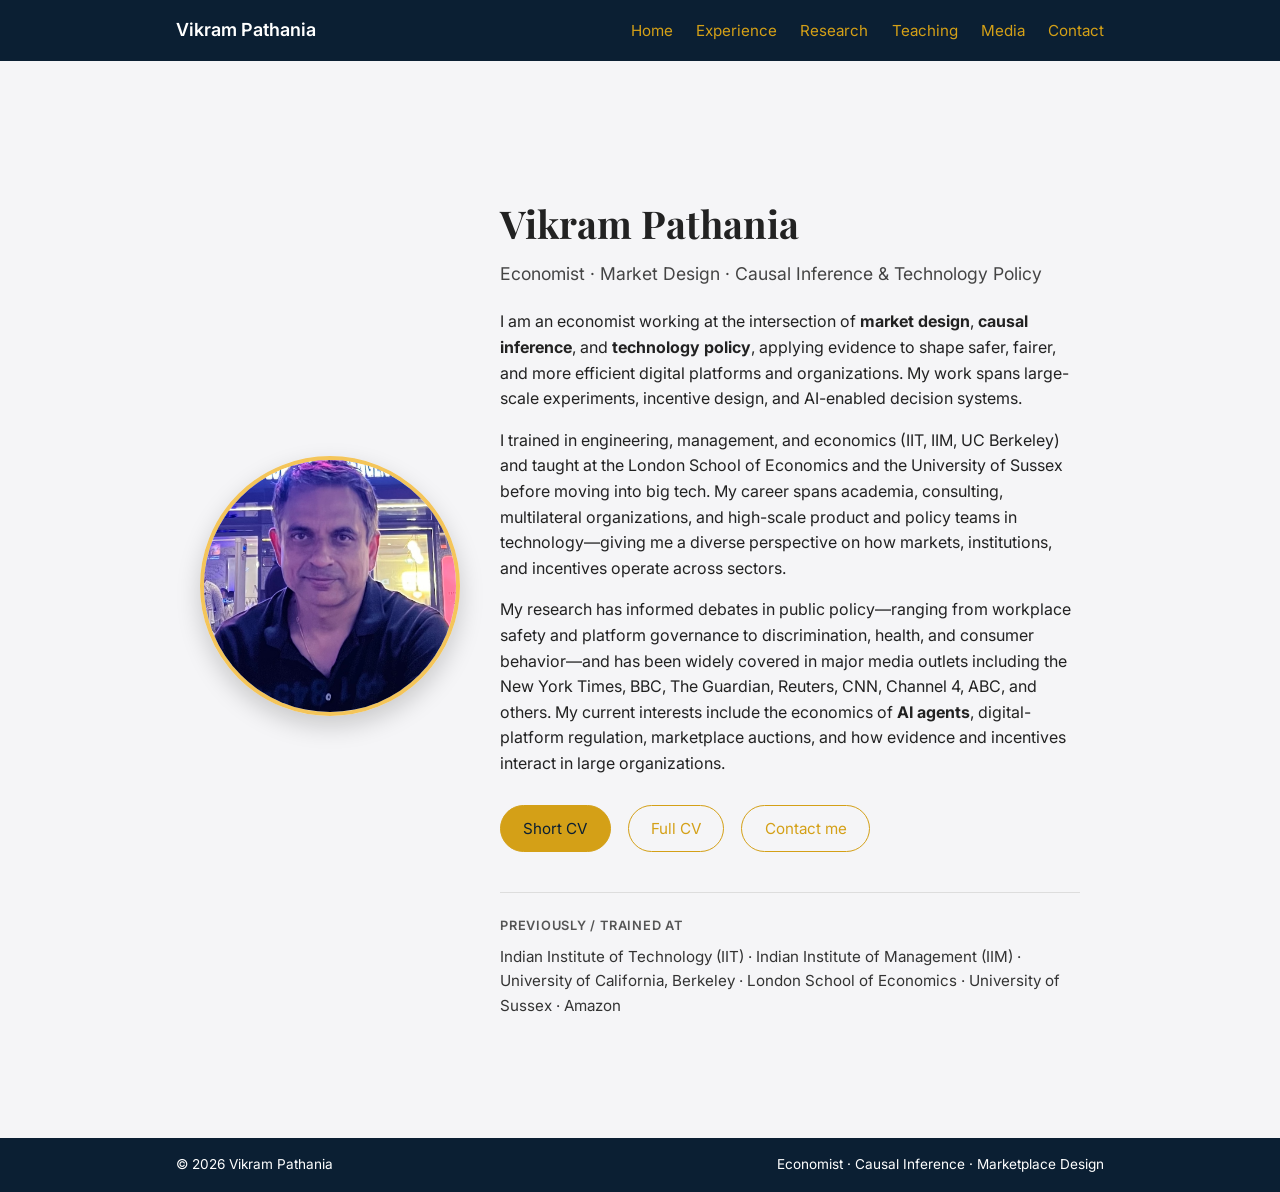
==== index.html @ ead342eb "Update index.html" ====
<!DOCTYPE html>
<html lang="en">
  <head>
    <meta charset="UTF-8" />
    <title>Vikram Pathania – Economist, Market Design & Technology Policy</title>
    <meta name="viewport" content="width=device-width, initial-scale=1" />
    <meta
      name="description"
      content="Economist working at the intersection of market design, causal inference, and technology policy. Research and applied work in platforms, AI, regulation, and public policy, with extensive media coverage."
    />
    <link rel="stylesheet" href="styles.css" />
    <link
      href="https://fonts.googleapis.com/css2?family=Inter:wght@300;400;600&family=Playfair+Display:wght@500;600&display=swap"
      rel="stylesheet"
    />
  </head>
  <body>
    <header>
      <div class="nav-container">
        <a href="index.html" class="site-title">Vikram Pathania</a>
        <nav>
          <a href="index.html">Home</a>
          <a href="experience.html">Experience</a>
          <a href="research.html">Research</a>
          <a href="teaching.html">Teaching</a>
          <a href="media.html">Media</a>
          <a href="contact.html">Contact</a>
        </nav>
      </div>
    </header>

    <main>
      <section class="hero">
        <div class="hero-inner">
          <div class="hero-photo">
            <img
              src="assets/img/Vikram_2024.jpg"
              class="profile-pic"
              alt="Vikram Pathania"
            />
          </div>

          <div class="hero-text">
            <h1>Vikram Pathania</h1>
            <div class="hero-subtitle">
              Economist · Market Design · Causal Inference &amp; Technology Policy
            </div>

            <p>
              I am an economist working at the intersection of
              <strong>market design</strong>,
              <strong>causal inference</strong>, and
              <strong>technology policy</strong>, applying evidence to shape safer,
              fairer, and more efficient digital platforms and organizations. My
              work spans large-scale experiments, incentive design, and
              AI-enabled decision systems.
            </p>
            <p>
              I trained in engineering, management, and economics (IIT, IIM, UC
              Berkeley) and taught at the London School of Economics and the
              University of Sussex before moving into big tech. My career spans
              academia, consulting, multilateral organizations, and high-scale
              product and policy teams in technology—giving me a diverse
              perspective on how markets, institutions, and incentives operate
              across sectors.
            </p>
            <p>
              My research has informed debates in public policy—ranging from
              workplace safety and platform governance to discrimination, health,
              and consumer behavior—and has been widely covered in major media
              outlets including the New York Times, BBC, The Guardian, Reuters,
              CNN, Channel 4, ABC, and others. My current interests include the
              economics of <strong>AI agents</strong>, digital-platform
              regulation, marketplace auctions, and how evidence and incentives
              interact in large organizations.
            </p>

            <div class="button-row">
              <a
                class="button primary"
                href="assets/CV_Short.pdf"
                target="_blank"
                >Short CV</a
              >
              <a
                class="button secondary"
                href="assets/CV_Long.pdf"
                target="_blank"
                >Full CV</a
              >
              <a class="button secondary" href="contact.html">Contact me</a>
            </div>

            <div class="cred-strip">
              <span>Previously / Trained at</span>
              <div class="cred-list">
                Indian Institute of Technology (IIT) · Indian Institute of
                Management (IIM) · University of California, Berkeley · London
                School of Economics · University of Sussex · Amazon
              </div>
            </div>
          </div>
        </div>
      </section>
    </main>

    <footer>
      <div class="footer-inner">
        <div>&copy; <span id="year"></span> Vikram Pathania</div>
        <div>Economist · Causal Inference · Marketplace Design</div>
      </div>
      <script>
        document.getElementById("year").textContent =
          new Date().getFullYear();
      </script>
    </footer>
  </body>
</html>
---- styles.css ----
/* styles.css */

* {
  box-sizing: border-box;
}

body {
  margin: 0;
  font-family: "Inter", system-ui, -apple-system, BlinkMacSystemFont, "Segoe UI",
    sans-serif;
  color: #222222;
  background-color: #f5f5f7;
  line-height: 1.6;
}

a {
  color: #d4a017;
  text-decoration: none;
}

a:hover {
  text-decoration: underline;
}

header {
  background-color: #0b1f33;
  color: #ffffff;
  padding: 1rem 0;
}

.nav-container {
  max-width: 960px;
  margin: 0 auto;
  display: flex;
  align-items: center;
  justify-content: space-between;
  padding: 0 1rem;
}

.site-title {
  font-weight: 600;
  font-size: 18px;
  color: #ffffff;
  text-decoration: none;
}

.site-title:hover {
  opacity: 0.85;
}

nav a {
  margin-left: 1.2rem;
  font-size: 0.95rem;
}

main {
  max-width: 960px;
  margin: 0 auto;
  padding: 2.5rem 1rem 3rem;
}

.hero {
  padding: 3rem 0 2rem;
}

.hero h1 {
  font-family: "Playfair Display", "Georgia", serif;
  font-size: 2.4rem;
  margin-bottom: 0.4rem;
}

.hero-subtitle {
  font-size: 1.1rem;
  margin-bottom: 1.3rem;
  color: #444;
}

.hero p {
  max-width: 700px;
}

.button-row {
  margin-top: 1.8rem;
}

.button {
  display: inline-block;
  padding: 0.65rem 1.4rem;
  border-radius: 999px;
  border: 1px solid #d4a017;
  margin-right: 0.8rem;
  font-size: 0.95rem;
}

.button.primary {
  background-color: #d4a017;
  color: #0b1f33;
}

.button.secondary {
  background-color: transparent;
  color: #d4a017;
}

.cred-strip {
  margin-top: 2.5rem;
  padding-top: 1.2rem;
  border-top: 1px solid #dddddd;
  font-size: 0.95rem;
}

.cred-strip span {
  font-weight: 600;
  text-transform: uppercase;
  font-size: 0.8rem;
  letter-spacing: 0.06em;
  color: #555;
}

.cred-list {
  margin-top: 0.5rem;
  color: #333;
}

section {
  margin-bottom: 2.4rem;
}

section h2 {
  font-family: "Playfair Display", "Georgia", serif;
  font-size: 1.6rem;
  margin-bottom: 0.7rem;
}

section h3 {
  font-size: 1.1rem;
  margin-top: 1.1rem;
  margin-bottom: 0.2rem;
}

.section-note {
  font-size: 0.95rem;
  color: #555;
}

footer {
  background-color: #0b1f33;
  color: #ffffff;
  font-size: 0.85rem;
  padding: 1rem 0;
  margin-top: 2rem;
}

footer .footer-inner {
  max-width: 960px;
  margin: 0 auto;
  padding: 0 1rem;
  display: flex;
  justify-content: space-between;
  align-items: center;
}

@media (max-width: 640px) {
  .nav-container {
    flex-direction: column;
    align-items: flex-start;
    gap: 0.5rem;
  }

  nav a {
    margin-left: 0;
    margin-right: 0.9rem;
  }

  .hero h1 {
    font-size: 2rem;
  }
}
.profile-pic {
  width: 260px;          /* whatever size you want */
  height: 260px;
  border-radius: 50%;
  object-fit: cover;     /* zoom/crop to fit */
  object-position: center 32%; /* center the face */
  border: 5px solid #c49815;
  box-shadow: 0 8px 18px rgba(0,0,0,0.1);
}


.profile-container {
  text-align: center;
}

/* Hero layout with photo + text */
.hero {
  max-width: 1100px;
  margin: 60px auto 40px;
  padding: 0 24px;
}

.hero-inner {
  display: flex;
  flex-wrap: wrap;
  align-items: center;
  gap: 40px;
}

.hero-photo {
  flex: 0 0 260px;
  text-align: center;
}

.profile-pic {
  width: 260px;
  height: 260px;
  object-fit: cover;
  border-radius: 50%;
  border: 4px solid #f4c55a;      /* matches your button color */
  box-shadow: 0 10px 25px rgba(0, 0, 0, 0.18);
}

.hero-text {
  flex: 1 1 320px;
}

/* Mobile: stack photo above text */
@media (max-width: 768px) {
  .hero {
    margin-top: 30px;
  }

  .hero-inner {
    flex-direction: column;
    text-align: left;
  }

  .hero-photo {
    order: -1;
  }
}

.contact-minimal {
  max-width: 700px;
  margin: 60px auto;
  padding: 0 24px;
}

.contact-links {
  list-style: none;
  padding-left: 0;
  margin-top: 20px;
}

.contact-links li {
  margin: 8px 0;
}

.contact-links a {
  color: #c49815;
  font-weight: 600;
  text-decoration: none;
}

.contact-links a:hover {
  text-decoration: underline;
}

/* === In the Media page === */

/* === Media Mentions page === */

.media-page {
  max-width: 820px;
  margin: 80px auto;
  padding: 0 20px 80px;
}

.media-page h2 {
  font-size: 32px;
  margin-bottom: 16px;
}

.media-intro {
  max-width: 640px;
  margin-bottom: 32px;
  color: #555;
  font-size: 15px;
}

.paper-block {
  margin-bottom: 32px;
  padding-bottom: 16px;
  border-bottom: 1px solid #eee;
}

.paper-block:last-of-type {
  border-bottom: none;
}

.paper-block h3 {
  font-size: 18px;
  margin: 0 0 4px;
}

.paper-ref {
  margin: 0 0 10px;
  font-size: 14px;
  color: #666;
}

.media-badges {
  display: flex;
  flex-wrap: wrap;
  gap: 8px;
}

.media-badge {
  display: inline-flex;
  align-items: center;
  padding: 4px 10px;
  border-radius: 999px;
  border: 1px solid #d8c26a;
  font-size: 13px;
  text-decoration: none;
  color: #544000;
  background: #fffdf4;
  transition: background 0.15s ease, border-color 0.15s ease,
              transform 0.1s ease;
}

.media-badge:hover {
  background: #f3e0a6;
  border-color: #c49815;
  transform: translateY(-1px);
}

.media-note {
  margin-top: 40px;
  font-size: 13px;
  color: #777;
}

/* Active nav highlight */
nav a.active {
  color: #e7c045;
  font-weight: 600;
}

/* Mobile tweaks */
@media (max-width: 700px) {
  .media-page {
    margin-top: 60px;
  }
}

/* === Teaching Page === */

.teaching-page {
  max-width: 820px;
  margin: 80px auto;
  padding: 0 20px 80px;
}

/* Intro paragraph */
.page-intro {
  max-width: 680px;
  margin: 0 auto 2.4rem;
  color: #444;
  font-size: 1.02rem;
}

.page-intro h1 {
  font-family: "Playfair Display", "Georgia", serif;
  font-size: 2.2rem;
  margin-bottom: 0.6rem;
  color: #0b1f33;
}

/* Section blocks */
.teaching-section {
  max-width: 680px;
  margin: 0 auto 2.4rem;
}

.teaching-section h2 {
  font-family: "Playfair Display", "Georgia", serif;
  font-size: 1.45rem;
  margin-bottom: 0.75rem;
  color: #0b1f33;
}

/* Remove default bullet look and align nicely */
.teaching-list {
  list-style: none;
  margin: 0;
  padding: 0;
}

.teaching-list li {
  margin-bottom: 0.55rem;
  padding-left: 1.1rem;
  position: relative;
}

/* Custom gold bullet */
.teaching-list li::before {
  content: "•";
  position: absolute;
  left: 0;
  color: #d4a017;
  font-weight: bold;
}

/* Course designer tag */
.teaching-tag {
  font-size: 0.9rem;
  font-style: italic;
  color: #444;
}

/* Mobile tightening */
@media (max-width: 640px) {
  .page-intro h1 {
    font-size: 1.9rem;
  }
  .teaching-section h2 {
    font-size: 1.25rem;
  }
}
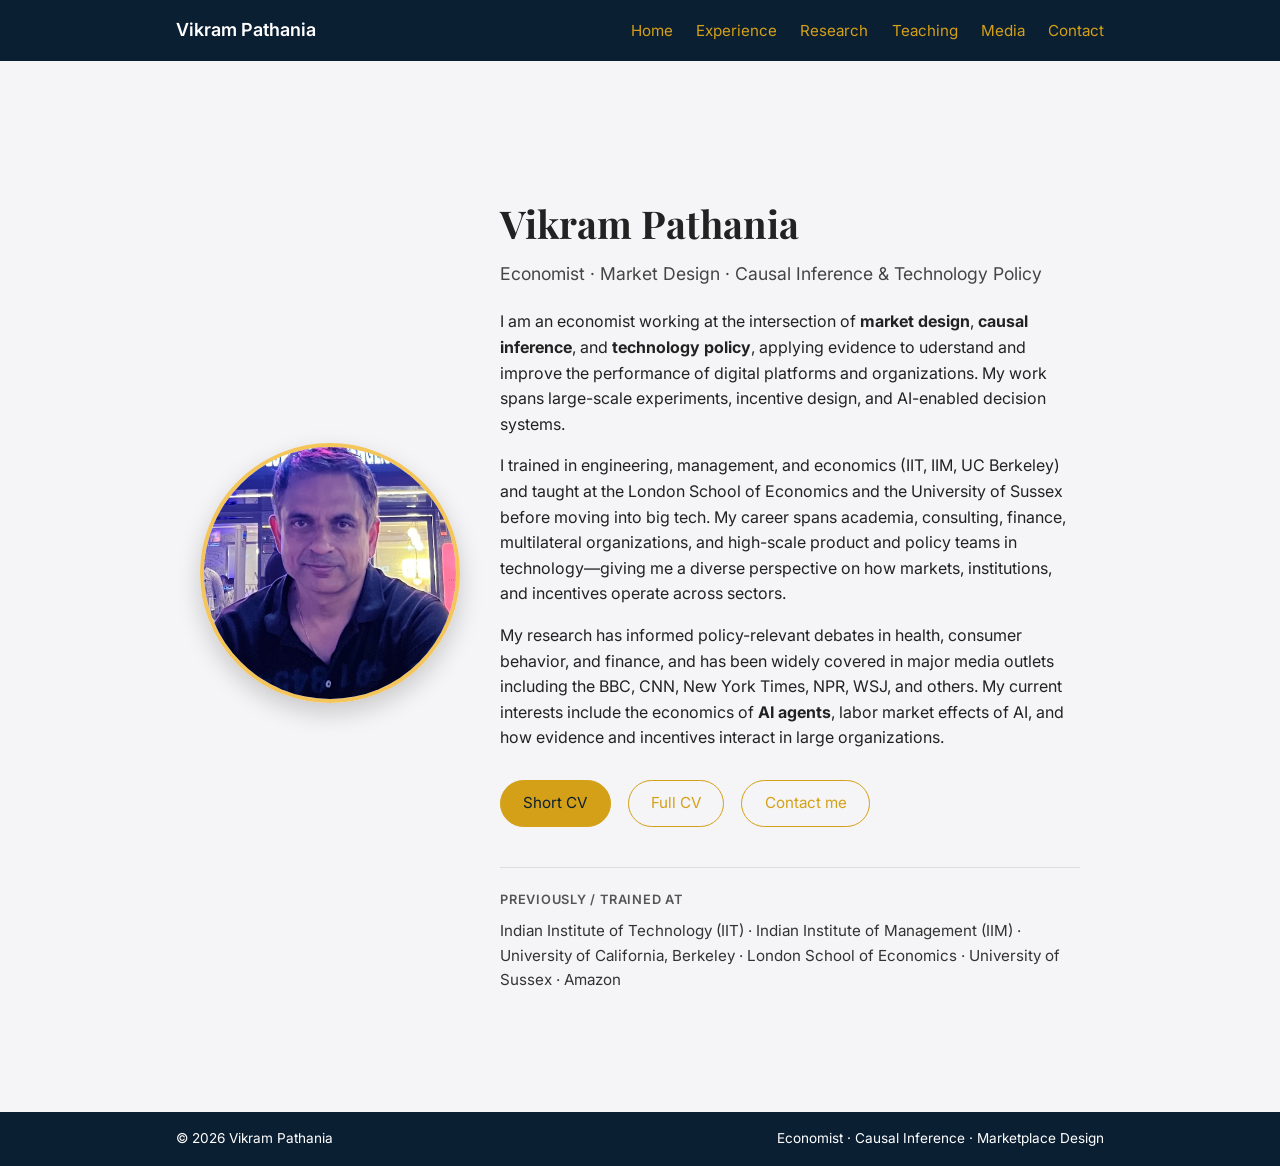
==== commit 04b75f16: "Update index.html" ====
--- a/index.html
+++ b/index.html
@@ -50,8 +50,7 @@
               I am an economist working at the intersection of
               <strong>market design</strong>,
               <strong>causal inference</strong>, and
-              <strong>technology policy</strong>, applying evidence to shape safer,
-              fairer, and more efficient digital platforms and organizations. My
+              <strong>technology policy</strong>, applying evidence to uderstand and improve the performance of digital platforms and organizations. My
               work spans large-scale experiments, incentive design, and
               AI-enabled decision systems.
             </p>
@@ -59,19 +58,16 @@
               I trained in engineering, management, and economics (IIT, IIM, UC
               Berkeley) and taught at the London School of Economics and the
               University of Sussex before moving into big tech. My career spans
-              academia, consulting, multilateral organizations, and high-scale
+              academia, consulting, finance, multilateral organizations, and high-scale
               product and policy teams in technology—giving me a diverse
               perspective on how markets, institutions, and incentives operate
               across sectors.
             </p>
             <p>
-              My research has informed debates in public policy—ranging from
-              workplace safety and platform governance to discrimination, health,
-              and consumer behavior—and has been widely covered in major media
-              outlets including the New York Times, BBC, The Guardian, Reuters,
-              CNN, Channel 4, ABC, and others. My current interests include the
-              economics of <strong>AI agents</strong>, digital-platform
-              regulation, marketplace auctions, and how evidence and incentives
+              My research has informed policy-relevant debates in health,
+              consumer behavior, and finance, and has been widely covered in major media
+              outlets including the BBC, CNN, New York Times, NPR, WSJ, and others. My current interests include the
+              economics of <strong>AI agents</strong>, labor market effects of AI,  and how evidence and incentives
               interact in large organizations.
             </p>
 
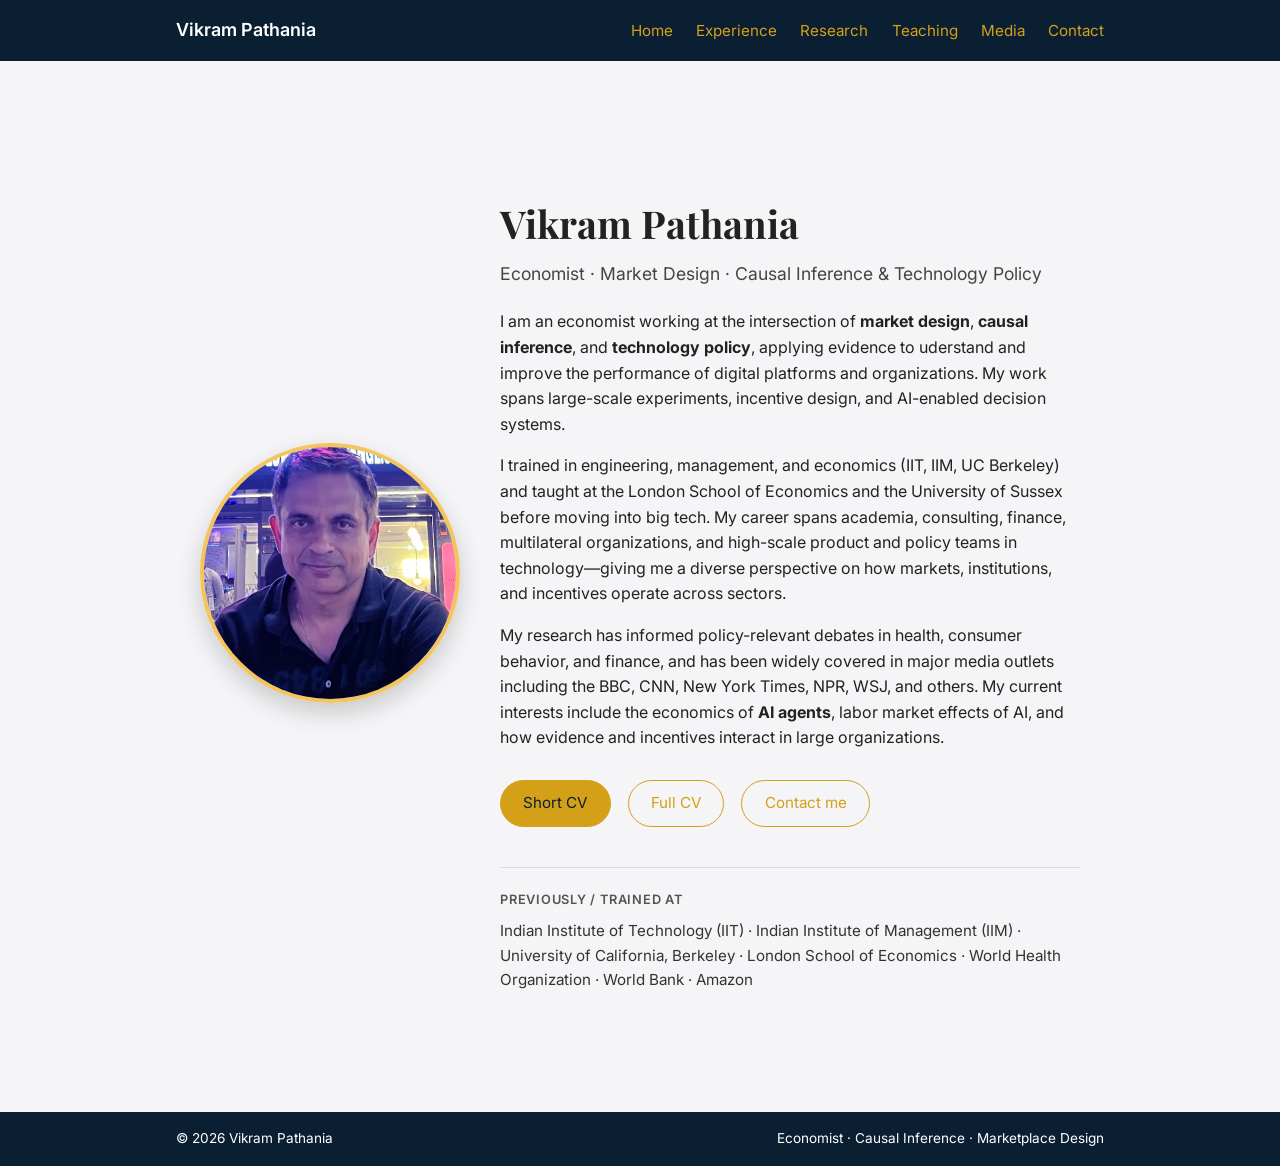
==== commit 79a3281f: "Update index.html" ====
--- a/index.html
+++ b/index.html
@@ -92,7 +92,7 @@
               <div class="cred-list">
                 Indian Institute of Technology (IIT) · Indian Institute of
                 Management (IIM) · University of California, Berkeley · London
-                School of Economics · University of Sussex · Amazon
+                School of Economics · World Health Organization · World Bank · Amazon
               </div>
             </div>
           </div>
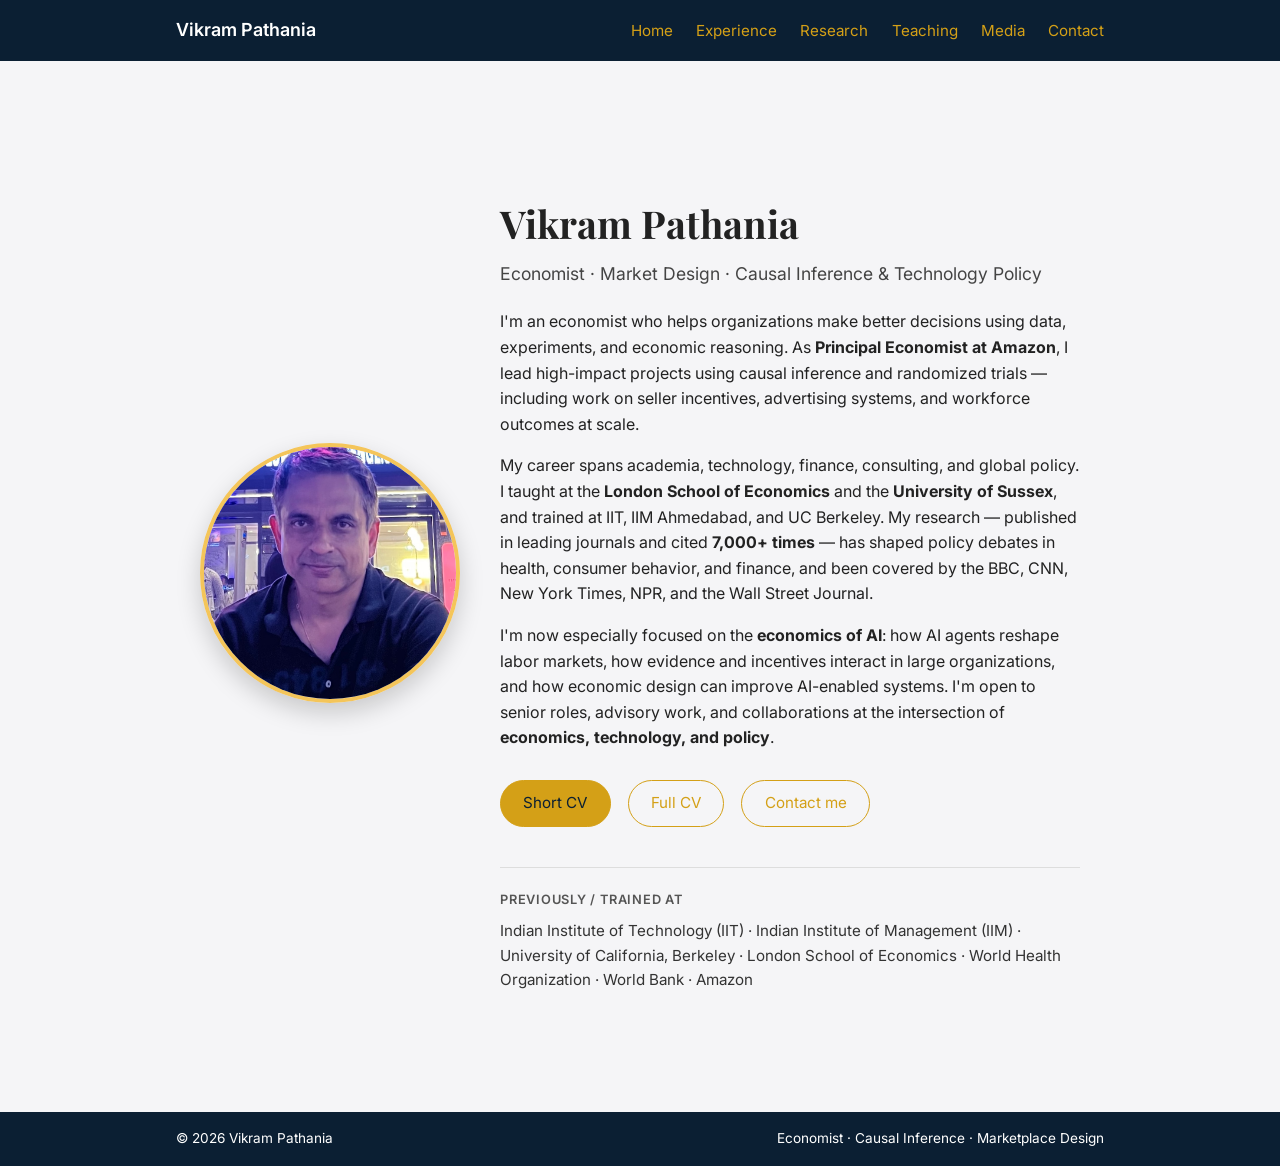
==== commit 7e3b6b22: "Update index.html" ====
--- a/index.html
+++ b/index.html
@@ -13,6 +13,17 @@
       href="https://fonts.googleapis.com/css2?family=Inter:wght@300;400;600&family=Playfair+Display:wght@500;600&display=swap"
       rel="stylesheet"
     />
+    
+<!-- Google tag (gtag.js) -->
+<script async src="https://www.googletagmanager.com/gtag/js?id=G-CRXM0GSGMX"></script>
+<script>
+  window.dataLayer = window.dataLayer || [];
+  function gtag(){dataLayer.push(arguments);}
+  gtag('js', new Date());
+
+  gtag('config', 'G-CRXM0GSGMX');
+</script>
+
   </head>
   <body>
     <header>
@@ -47,28 +58,28 @@
             </div>
 
             <p>
-              I am an economist working at the intersection of
-              <strong>market design</strong>,
-              <strong>causal inference</strong>, and
-              <strong>technology policy</strong>, applying evidence to uderstand and improve the performance of digital platforms and organizations. My
-              work spans large-scale experiments, incentive design, and
-              AI-enabled decision systems.
+              I'm an economist who helps organizations make better decisions using
+              data, experiments, and economic reasoning. As
+              <strong>Principal Economist at Amazon</strong>, I lead high-impact
+              projects using causal inference and randomized trials — including work
+              on seller incentives, advertising systems, and workforce outcomes at
+              scale.
             </p>
             <p>
-              I trained in engineering, management, and economics (IIT, IIM, UC
-              Berkeley) and taught at the London School of Economics and the
-              University of Sussex before moving into big tech. My career spans
-              academia, consulting, finance, multilateral organizations, and high-scale
-              product and policy teams in technology—giving me a diverse
-              perspective on how markets, institutions, and incentives operate
-              across sectors.
+              My career spans academia, technology, finance, consulting, and global
+              policy. I taught at the <strong>London School of Economics</strong> and
+              the <strong>University of Sussex</strong>, and trained at IIT, IIM
+              Ahmedabad, and UC Berkeley. My research — published in leading journals
+              and cited <strong>7,000+ times</strong> — has shaped policy debates in
+              health, consumer behavior, and finance, and been covered by the BBC,
+              CNN, New York Times, NPR, and the Wall Street Journal.
             </p>
             <p>
-              My research has informed policy-relevant debates in health,
-              consumer behavior, and finance, and has been widely covered in major media
-              outlets including the BBC, CNN, New York Times, NPR, WSJ, and others. My current interests include the
-              economics of <strong>AI agents</strong>, labor market effects of AI,  and how evidence and incentives
-              interact in large organizations.
+              I'm now especially focused on the <strong>economics of AI</strong>: how
+              AI agents reshape labor markets, how evidence and incentives interact in
+              large organizations, and how economic design can improve AI-enabled
+              systems. I'm open to senior roles, advisory work, and collaborations at
+              the intersection of <strong>economics, technology, and policy</strong>.
             </p>
 
             <div class="button-row">
--- a/styles.css
+++ b/styles.css
@@ -361,17 +361,17 @@
   padding: 0 20px 80px;
 }
 
-/* Intro paragraph */
+/* Intro block */
 .page-intro {
   max-width: 680px;
   margin: 0 auto 2.4rem;
   color: #444;
-  font-size: 1.02rem;
+  /* no custom font-size: inherit body size for consistency */
 }
 
 .page-intro h1 {
   font-family: "Playfair Display", "Georgia", serif;
-  font-size: 2.2rem;
+  font-size: 2.4rem;       /* match .hero h1 */
   margin-bottom: 0.6rem;
   color: #0b1f33;
 }
@@ -384,10 +384,11 @@
 
 .teaching-section h2 {
   font-family: "Playfair Display", "Georgia", serif;
-  font-size: 1.45rem;
+  font-size: 1.6rem;       /* match section h2 */
   margin-bottom: 0.75rem;
   color: #0b1f33;
 }
+
 
 /* Remove default bullet look and align nicely */
 .teaching-list {
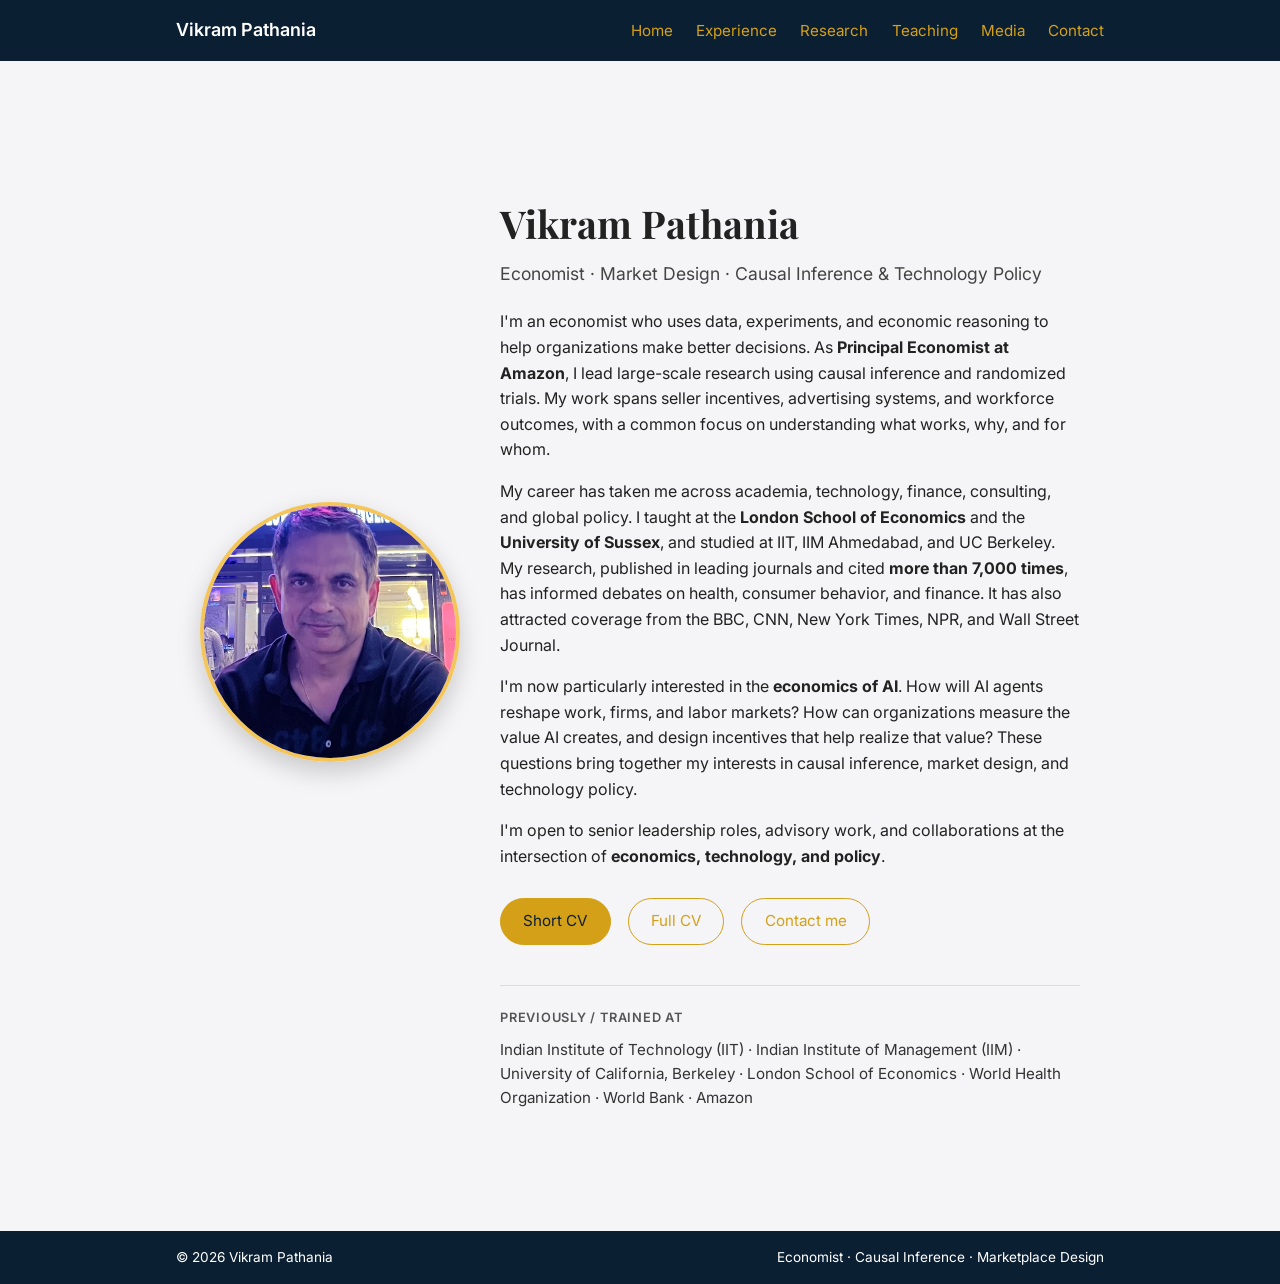
==== commit 64d789a2: "Update index.html Updated using a modified writing style" ====
--- a/index.html
+++ b/index.html
@@ -13,17 +13,16 @@
       href="https://fonts.googleapis.com/css2?family=Inter:wght@300;400;600&family=Playfair+Display:wght@500;600&display=swap"
       rel="stylesheet"
     />
-    
-<!-- Google tag (gtag.js) -->
-<script async src="https://www.googletagmanager.com/gtag/js?id=G-CRXM0GSGMX"></script>
-<script>
-  window.dataLayer = window.dataLayer || [];
-  function gtag(){dataLayer.push(arguments);}
-  gtag('js', new Date());
 
-  gtag('config', 'G-CRXM0GSGMX');
-</script>
+    <!-- Google tag (gtag.js) -->
+    <script async src="https://www.googletagmanager.com/gtag/js?id=G-CRXM0GSGMX"></script>
+    <script>
+      window.dataLayer = window.dataLayer || [];
+      function gtag(){dataLayer.push(arguments);}
+      gtag('js', new Date());
 
+      gtag('config', 'G-CRXM0GSGMX');
+    </script>
   </head>
   <body>
     <header>
@@ -58,28 +57,33 @@
             </div>
 
             <p>
-              I'm an economist who helps organizations make better decisions using
-              data, experiments, and economic reasoning. As
-              <strong>Principal Economist at Amazon</strong>, I lead high-impact
-              projects using causal inference and randomized trials — including work
-              on seller incentives, advertising systems, and workforce outcomes at
-              scale.
+              I'm an economist who uses data, experiments, and economic reasoning to
+              help organizations make better decisions. As
+              <strong>Principal Economist at Amazon</strong>, I lead large-scale
+              research using causal inference and randomized trials. My work spans
+              seller incentives, advertising systems, and workforce outcomes, with
+              a common focus on understanding what works, why, and for whom.
             </p>
             <p>
-              My career spans academia, technology, finance, consulting, and global
-              policy. I taught at the <strong>London School of Economics</strong> and
-              the <strong>University of Sussex</strong>, and trained at IIT, IIM
-              Ahmedabad, and UC Berkeley. My research — published in leading journals
-              and cited <strong>7,000+ times</strong> — has shaped policy debates in
-              health, consumer behavior, and finance, and been covered by the BBC,
-              CNN, New York Times, NPR, and the Wall Street Journal.
+              My career has taken me across academia, technology, finance,
+              consulting, and global policy. I taught at the
+              <strong>London School of Economics</strong> and the
+              <strong>University of Sussex</strong>, and studied at IIT, IIM
+              Ahmedabad, and UC Berkeley. My research, published in leading journals
+              and cited <strong>more than 7,000 times</strong>, has informed debates
+              on health, consumer behavior, and finance. It has also attracted
+              coverage from the BBC, CNN, New York Times, NPR, and Wall Street Journal.
             </p>
             <p>
-              I'm now especially focused on the <strong>economics of AI</strong>: how
-              AI agents reshape labor markets, how evidence and incentives interact in
-              large organizations, and how economic design can improve AI-enabled
-              systems. I'm open to senior roles, advisory work, and collaborations at
-              the intersection of <strong>economics, technology, and policy</strong>.
+              I'm now particularly interested in the <strong>economics of AI</strong>.
+              How will AI agents reshape work, firms, and labor markets? How can
+              organizations measure the value AI creates, and design incentives
+              that help realize that value? These questions bring together my
+              interests in causal inference, market design, and technology policy.
+            </p>
+            <p>
+              I'm open to senior leadership roles, advisory work, and collaborations
+              at the intersection of <strong>economics, technology, and policy</strong>.
             </p>
 
             <div class="button-row">
--- a/styles.css
+++ b/styles.css
@@ -22,6 +22,8 @@
   text-decoration: underline;
 }
 
+/* === Header and navigation === */
+
 header {
   background-color: #0b1f33;
   color: #ffffff;
@@ -53,14 +55,77 @@
   font-size: 0.95rem;
 }
 
+/* Active nav highlight */
+nav a.active {
+  color: #e7c045;
+  font-weight: 600;
+}
+
+/* === Main layout === */
+
 main {
   max-width: 960px;
   margin: 0 auto;
   padding: 2.5rem 1rem 3rem;
 }
 
+section {
+  margin-bottom: 2.4rem;
+}
+
+section h2 {
+  font-family: "Playfair Display", "Georgia", serif;
+  font-size: 1.6rem;
+  margin-bottom: 0.7rem;
+}
+
+section h3 {
+  font-size: 1.1rem;
+  margin-top: 1.1rem;
+  margin-bottom: 0.2rem;
+}
+
+.section-note {
+  font-size: 0.95rem;
+  color: #555;
+}
+
+/* === Hero layout with photo + text === */
+
 .hero {
-  padding: 3rem 0 2rem;
+  max-width: 1100px;
+  margin: 60px auto 40px;
+  padding: 0 24px;
+}
+
+.hero-inner {
+  display: flex;
+  flex-wrap: wrap;
+  align-items: center;
+  gap: 40px;
+}
+
+.hero-photo {
+  flex: 0 0 260px;
+  text-align: center;
+}
+
+.profile-container {
+  text-align: center;
+}
+
+.profile-pic {
+  width: 260px;
+  height: 260px;
+  object-fit: cover;
+  object-position: center 32%;
+  border-radius: 50%;
+  border: 4px solid #f4c55a;
+  box-shadow: 0 10px 25px rgba(0, 0, 0, 0.18);
+}
+
+.hero-text {
+  flex: 1 1 320px;
 }
 
 .hero h1 {
@@ -122,122 +187,7 @@
   color: #333;
 }
 
-section {
-  margin-bottom: 2.4rem;
-}
-
-section h2 {
-  font-family: "Playfair Display", "Georgia", serif;
-  font-size: 1.6rem;
-  margin-bottom: 0.7rem;
-}
-
-section h3 {
-  font-size: 1.1rem;
-  margin-top: 1.1rem;
-  margin-bottom: 0.2rem;
-}
-
-.section-note {
-  font-size: 0.95rem;
-  color: #555;
-}
-
-footer {
-  background-color: #0b1f33;
-  color: #ffffff;
-  font-size: 0.85rem;
-  padding: 1rem 0;
-  margin-top: 2rem;
-}
-
-footer .footer-inner {
-  max-width: 960px;
-  margin: 0 auto;
-  padding: 0 1rem;
-  display: flex;
-  justify-content: space-between;
-  align-items: center;
-}
-
-@media (max-width: 640px) {
-  .nav-container {
-    flex-direction: column;
-    align-items: flex-start;
-    gap: 0.5rem;
-  }
-
-  nav a {
-    margin-left: 0;
-    margin-right: 0.9rem;
-  }
-
-  .hero h1 {
-    font-size: 2rem;
-  }
-}
-.profile-pic {
-  width: 260px;          /* whatever size you want */
-  height: 260px;
-  border-radius: 50%;
-  object-fit: cover;     /* zoom/crop to fit */
-  object-position: center 32%; /* center the face */
-  border: 5px solid #c49815;
-  box-shadow: 0 8px 18px rgba(0,0,0,0.1);
-}
-
-
-.profile-container {
-  text-align: center;
-}
-
-/* Hero layout with photo + text */
-.hero {
-  max-width: 1100px;
-  margin: 60px auto 40px;
-  padding: 0 24px;
-}
-
-.hero-inner {
-  display: flex;
-  flex-wrap: wrap;
-  align-items: center;
-  gap: 40px;
-}
-
-.hero-photo {
-  flex: 0 0 260px;
-  text-align: center;
-}
-
-.profile-pic {
-  width: 260px;
-  height: 260px;
-  object-fit: cover;
-  border-radius: 50%;
-  border: 4px solid #f4c55a;      /* matches your button color */
-  box-shadow: 0 10px 25px rgba(0, 0, 0, 0.18);
-}
-
-.hero-text {
-  flex: 1 1 320px;
-}
-
-/* Mobile: stack photo above text */
-@media (max-width: 768px) {
-  .hero {
-    margin-top: 30px;
-  }
-
-  .hero-inner {
-    flex-direction: column;
-    text-align: left;
-  }
-
-  .hero-photo {
-    order: -1;
-  }
-}
+/* === Contact page === */
 
 .contact-minimal {
   max-width: 700px;
@@ -265,9 +215,7 @@
   text-decoration: underline;
 }
 
-/* === In the Media page === */
-
-/* === Media Mentions page === */
+/* === Media & Public Engagements page === */
 
 .media-page {
   max-width: 820px;
@@ -282,10 +230,56 @@
 
 .media-intro {
   max-width: 640px;
-  margin-bottom: 32px;
+  margin-bottom: 28px;
   color: #555;
   font-size: 15px;
 }
+
+/* Public engagement photos */
+
+.engagements-block {
+  max-width: 640px;
+  margin: 1.8rem 0 2.5rem;
+  padding-bottom: 2rem;
+  border-bottom: 1px solid #e5e5e5;
+}
+
+.engagement-photo-grid {
+  display: grid;
+  grid-template-columns: repeat(2, 1fr);
+  gap: 14px;
+  margin-top: 0.75rem;
+}
+
+.engagement-photo-grid img {
+  width: 100%;
+  height: 210px;
+  object-fit: cover;
+  display: block;
+  border-radius: 4px;
+  border: 1px solid #e0e0e0;
+  background-color: #ffffff;
+}
+
+.engagement-photo-grid img:first-child {
+  object-position: left top;
+}
+
+.engagement-photo-grid img:last-child {
+  object-position: center center;
+}
+
+.media-mentions-block {
+  margin-top: 1.5rem;
+}
+
+.media-mentions-block > h3 {
+  margin-bottom: 1.2rem;
+  font-size: 1.15rem;
+  font-weight: 600;
+}
+
+/* Media mentions */
 
 .paper-block {
   margin-bottom: 32px;
@@ -325,7 +319,7 @@
   color: #544000;
   background: #fffdf4;
   transition: background 0.15s ease, border-color 0.15s ease,
-              transform 0.1s ease;
+    transform 0.1s ease;
 }
 
 .media-badge:hover {
@@ -338,19 +332,6 @@
   margin-top: 40px;
   font-size: 13px;
   color: #777;
-}
-
-/* Active nav highlight */
-nav a.active {
-  color: #e7c045;
-  font-weight: 600;
-}
-
-/* Mobile tweaks */
-@media (max-width: 700px) {
-  .media-page {
-    margin-top: 60px;
-  }
 }
 
 /* === Teaching Page === */
@@ -366,12 +347,11 @@
   max-width: 680px;
   margin: 0 auto 2.4rem;
   color: #444;
-  /* no custom font-size: inherit body size for consistency */
 }
 
 .page-intro h1 {
   font-family: "Playfair Display", "Georgia", serif;
-  font-size: 2.4rem;       /* match .hero h1 */
+  font-size: 2.4rem;
   margin-bottom: 0.6rem;
   color: #0b1f33;
 }
@@ -384,11 +364,10 @@
 
 .teaching-section h2 {
   font-family: "Playfair Display", "Georgia", serif;
-  font-size: 1.6rem;       /* match section h2 */
+  font-size: 1.6rem;
   margin-bottom: 0.75rem;
   color: #0b1f33;
 }
-
 
 /* Remove default bullet look and align nicely */
 .teaching-list {
@@ -419,13 +398,89 @@
   color: #444;
 }
 
-/* Mobile tightening */
+/* === Footer === */
+
+footer {
+  background-color: #0b1f33;
+  color: #ffffff;
+  font-size: 0.85rem;
+  padding: 1rem 0;
+  margin-top: 2rem;
+}
+
+footer .footer-inner {
+  max-width: 960px;
+  margin: 0 auto;
+  padding: 0 1rem;
+  display: flex;
+  justify-content: space-between;
+  align-items: center;
+}
+
+/* === Responsive styles === */
+
+@media (max-width: 768px) {
+  .hero {
+    margin-top: 30px;
+  }
+
+  .hero-inner {
+    flex-direction: column;
+    text-align: left;
+  }
+
+  .hero-photo {
+    order: -1;
+  }
+}
+
+@media (max-width: 700px) {
+  .media-page {
+    margin-top: 60px;
+  }
+
+  .engagements-block {
+    max-width: 100%;
+  }
+
+  .engagement-photo-grid {
+    grid-template-columns: 1fr;
+  }
+
+  .engagement-photo-grid img {
+    height: auto;
+    max-height: 320px;
+  }
+}
+
 @media (max-width: 640px) {
+  .nav-container {
+    flex-direction: column;
+    align-items: flex-start;
+    gap: 0.5rem;
+  }
+
+  nav a {
+    margin-left: 0;
+    margin-right: 0.9rem;
+  }
+
+  .hero h1 {
+    font-size: 2rem;
+  }
+
   .page-intro h1 {
     font-size: 1.9rem;
   }
+
   .teaching-section h2 {
     font-size: 1.25rem;
   }
-}
-
+
+  footer .footer-inner {
+    flex-direction: column;
+    align-items: flex-start;
+    gap: 0.35rem;
+  }
+}
+
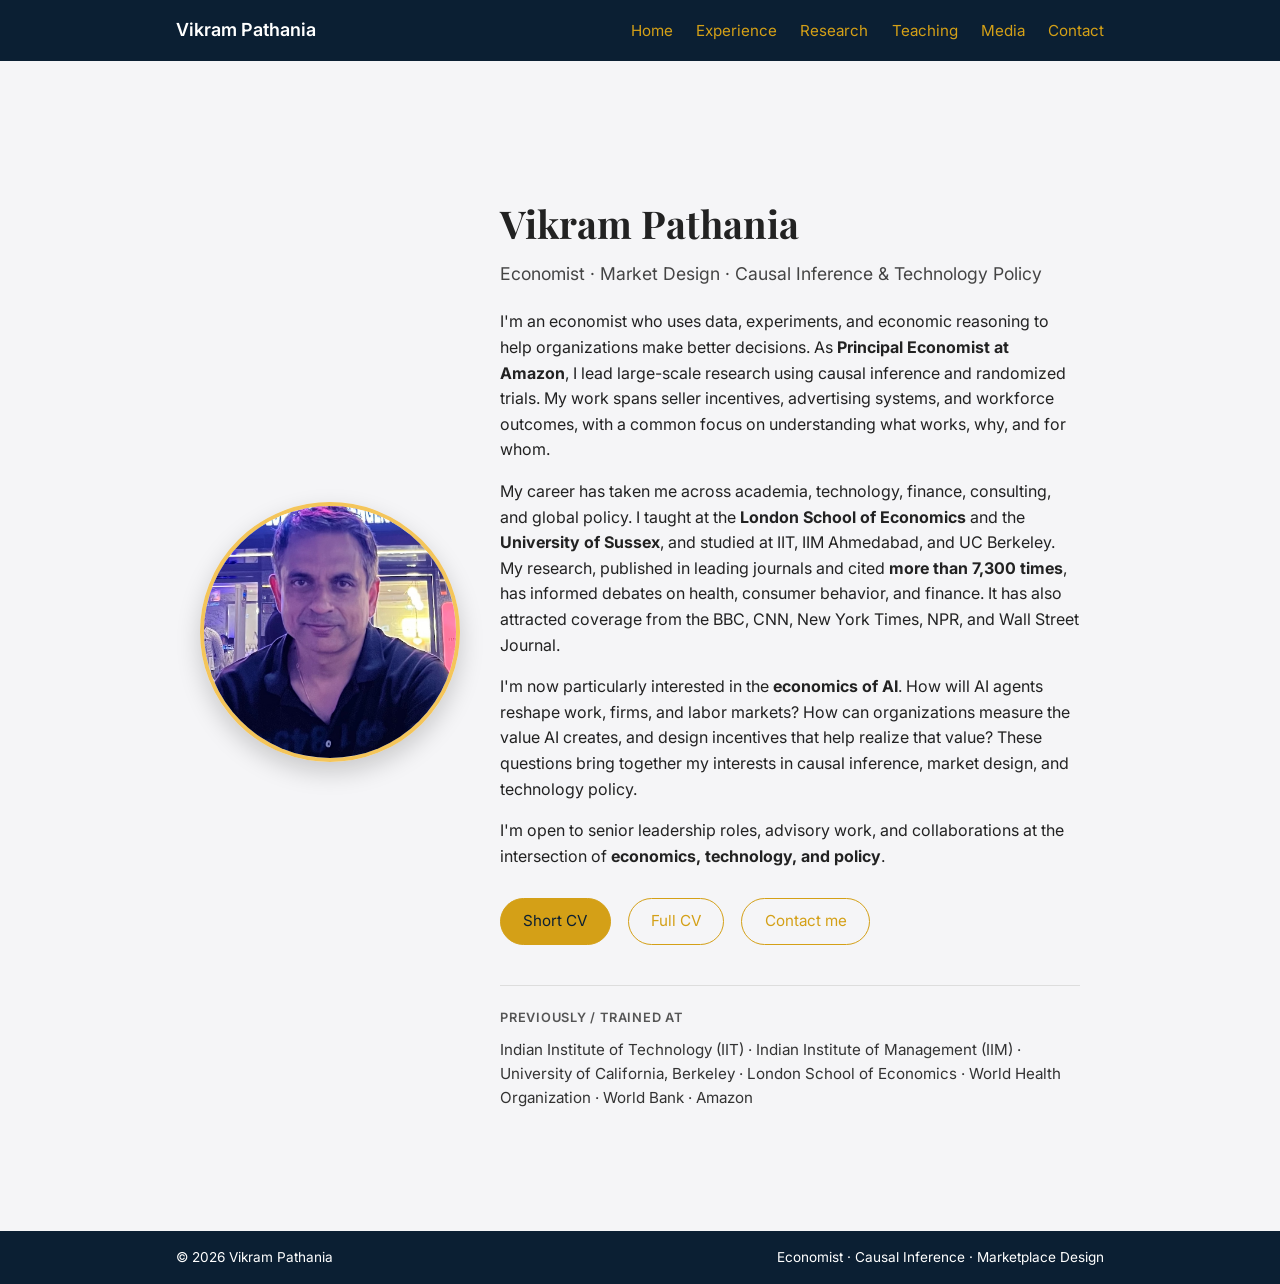
==== commit 3c4a00d5: "Update index.html" ====
--- a/index.html
+++ b/index.html
@@ -70,7 +70,7 @@
               <strong>London School of Economics</strong> and the
               <strong>University of Sussex</strong>, and studied at IIT, IIM
               Ahmedabad, and UC Berkeley. My research, published in leading journals
-              and cited <strong>more than 7,000 times</strong>, has informed debates
+              and cited <strong>more than 7,300 times</strong>, has informed debates
               on health, consumer behavior, and finance. It has also attracted
               coverage from the BBC, CNN, New York Times, NPR, and Wall Street Journal.
             </p>
